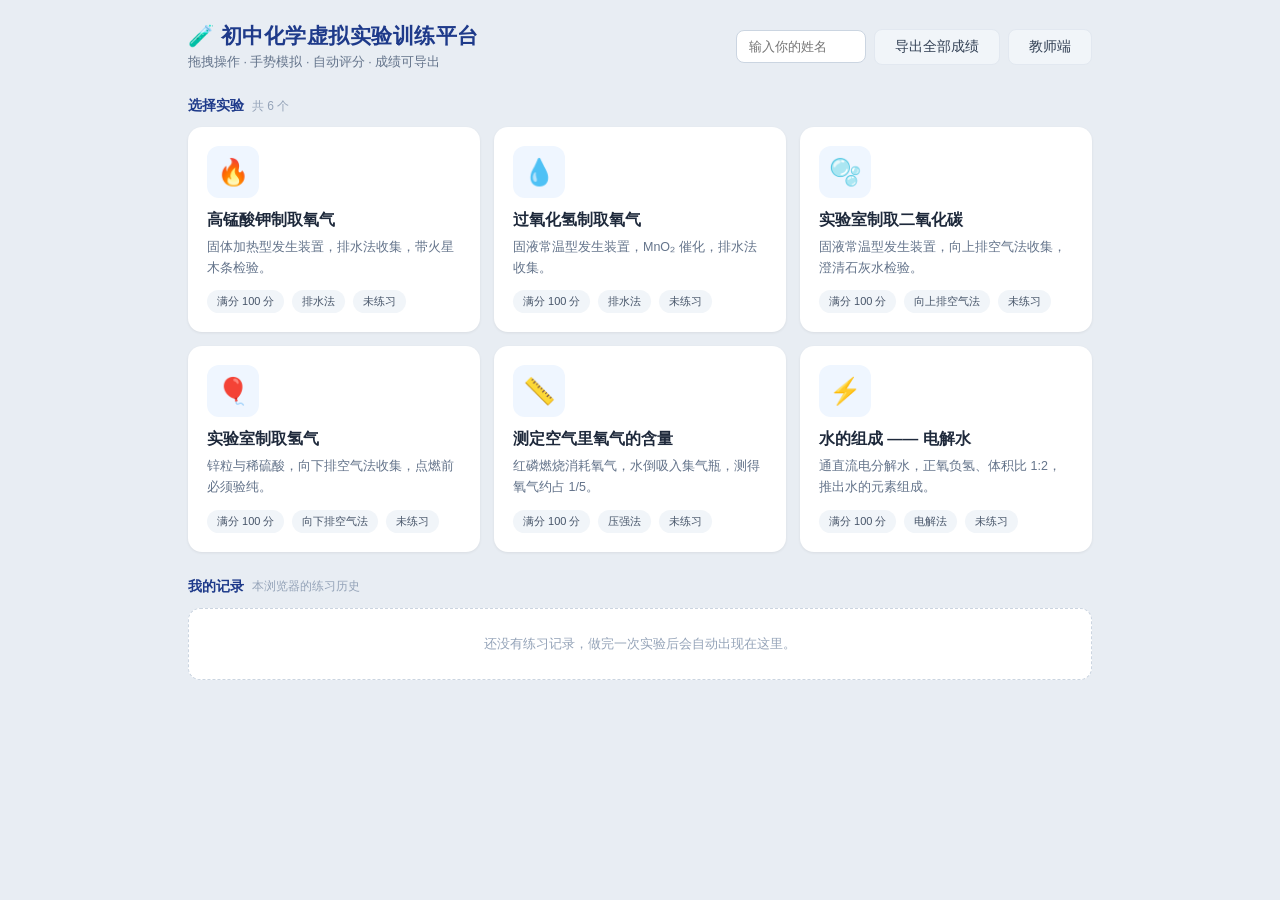
==== index.html @ 24df507b "Add files via upload" ====
<!DOCTYPE html>
<html lang="zh-CN">
<head>
<meta charset="UTF-8">
<meta name="viewport" content="width=device-width, initial-scale=1.0">
<title>初中化学虚拟实验训练平台</title>
<link rel="stylesheet" href="css/style.css">
</head>
<body>

<div class="home-wrap">
  <div class="home-top">
    <div>
      <h1>🧪 初中化学虚拟实验训练平台</h1>
      <div class="sub">拖拽操作 · 手势模拟 · 自动评分 · 成绩可导出</div>
    </div>
    <div class="home-tools">
      <input id="stuName" class="name-input" placeholder="输入你的姓名" maxlength="20">
      <button class="ghost" onclick="Home.exportAll()">导出全部成绩</button>
      <button class="ghost" onclick="location.href='teacher.html'">教师端</button>
    </div>
  </div>

  <div class="sec-title">选择实验 <small id="expCount"></small></div>
  <div id="expGrid" class="exp-grid">
    <div class="empty">正在加载实验…</div>
  </div>

  <div class="sec-title">我的记录 <small>本浏览器的练习历史</small></div>
  <div id="recBox">
    <div class="empty">还没有练习记录，做完一次实验后会自动出现在这里。</div>
  </div>
</div>

<div id="toast"></div>

<script src="js/core.js"></script>
<script src="data/bundle.js" onerror="window.__noBundle=true"></script>
<script src="js/home.js"></script>

<script>
/* ------------------------------------------------------------------
 * 兜底实验清单
 * 作用：当 data/bundle.js 或 data/experiments.json 还没同步到最新版时，
 *       首页依然能显示全部实验卡片，不会出现"只剩两个实验"的情况。
 * 注意：以后新增实验，把新实验的一行加到下面的数组里即可（同时也要加到
 *       data/experiments.json，两边保持一致）。
 * ------------------------------------------------------------------ */
window.LAB_LIST_FALLBACK = [
  { "id": "kmno4", "name": "高锰酸钾制取氧气", "iconEmoji": "🔥", "desc": "固体加热型发生装置，排水法收集，带火星木条检验。", "method": "排水法", "max": 100 },
  { "id": "h2o2",  "name": "过氧化氢制取氧气", "iconEmoji": "💧", "desc": "固液常温型发生装置，MnO₂ 催化，排水法收集。", "method": "排水法", "max": 100 },
  { "id": "co2",   "name": "实验室制取二氧化碳", "iconEmoji": "🫧", "desc": "固液常温型发生装置，向上排空气法收集，澄清石灰水检验。", "method": "向上排空气法", "max": 100 },
  { "id": "h2",    "name": "实验室制取氢气", "iconEmoji": "🎈", "desc": "锌粒与稀硫酸，向下排空气法收集，点燃前必须验纯。", "method": "向下排空气法", "max": 100 },
  { "id": "o2air", "name": "测定空气里氧气的含量", "iconEmoji": "📏", "desc": "红磷燃烧消耗氧气，水倒吸入集气瓶，测得氧气约占 1/5。", "method": "压强法", "max": 100 },
  { "id": "water", "name": "水的组成 —— 电解水", "iconEmoji": "⚡", "desc": "通直流电分解水，正氧负氢、体积比 1:2，推出水的元素组成。", "method": "电解法", "max": 100 }
];

(function () {
  function esc(s) {
    return String(s == null ? '' : s)
      .replace(/&/g, '&amp;').replace(/</g, '&lt;').replace(/>/g, '&gt;')
      .replace(/"/g, '&quot;');
  }
  function bestOf(id) {
    var rs = [];
    try { rs = JSON.parse(localStorage.getItem('lab_records') || '[]'); } catch (e) { }
    var best = null;
    rs.forEach(function (r) { if (r.experiment === id && (!best || r.score > best.score)) best = r; });
    return best;
  }
  function paint() {
    var box = document.getElementById('expGrid');
    var want = window.LAB_LIST_FALLBACK;
    if (!box || !want.length) return;
    /* 已经渲染出足够多的卡片（说明清单文件是最新的），就不干预 */
    if (box.querySelectorAll('.exp-card').length >= want.length) return;
    var cnt = document.getElementById('expCount');
    if (cnt) cnt.textContent = '共 ' + want.length + ' 个';
    box.innerHTML = want.map(function (e) {
      var best = bestOf(e.id);
      return '<div class="exp-card" onclick="location.href=\'experiment.html?id=' + encodeURIComponent(e.id) + '\'">'
        + '<div class="ic">' + (e.iconEmoji || '🧪') + '</div>'
        + '<h3>' + esc(e.name) + '</h3>'
        + '<p>' + esc(e.desc || '') + '</p>'
        + '<div class="meta">'
        +   '<span>满分 ' + (e.max || 100) + ' 分</span>'
        +   '<span>' + esc(e.method || '') + '</span>'
        +   (best ? '<span style="background:#dcfce7;color:#15803d">最好成绩 ' + best.score + '</span>' : '<span>未练习</span>')
        + '</div></div>';
    }).join('');
  }
  /* home.js 的数据加载是异步的，多刷几次确保覆盖掉旧清单的渲染结果 */
  [0, 200, 700, 1500, 3000].forEach(function (t) { setTimeout(paint, t); });
})();
</script>
</body>
</html>
---- css/style.css ----
/* ================= 基础 ================= */
*{box-sizing:border-box;margin:0;padding:0}
body{font-family:-apple-system,BlinkMacSystemFont,"PingFang SC","Microsoft YaHei",sans-serif;background:#e8edf3;color:#1f2937;min-height:100vh;user-select:none;-webkit-tap-highlight-color:transparent}
a{text-decoration:none;color:inherit}
#app{display:flex;flex-direction:column;height:100vh}

/* ================= 实验页头部 ================= */
.hd{background:#fff;border-bottom:1px solid #e2e8f0;padding:10px 20px;display:flex;align-items:center;gap:14px;flex-shrink:0;z-index:10}
.hd .back{font-size:13px;color:#64748b;padding:4px 10px;border:1px solid #e2e8f0;border-radius:8px;background:#f8fafc;cursor:pointer;transition:.15s;white-space:nowrap}
.hd .back:hover{background:#eef2f7;color:#334155}
.hd h1{font-size:16px;font-weight:700;color:#1e3a8a;white-space:nowrap}
.hd .step-name{font-size:13px;color:#64748b;flex:1;overflow:hidden;text-overflow:ellipsis;white-space:nowrap}
.pbar{width:160px;height:8px;background:#e2e8f0;border-radius:4px;overflow:hidden;flex-shrink:0}
.pbar>i{display:block;height:100%;background:linear-gradient(90deg,#3b82f6,#22c55e);transition:width .4s;width:0}

/* ================= 三栏主区 ================= */
.mn{flex:1;display:flex;gap:12px;padding:12px;overflow:hidden}
.panel{background:#fff;border-radius:12px;box-shadow:0 1px 3px rgba(0,0,0,.07)}

.shelf{width:132px;padding:12px 8px;overflow-y:auto;flex-shrink:0}
.shelf h3{font-size:11px;color:#94a3b8;margin-bottom:10px;font-weight:700;letter-spacing:1px;text-align:center}
.shelf-item{display:flex;flex-direction:column;align-items:center;gap:4px;padding:8px 4px;margin-bottom:6px;border:1.5px solid #e2e8f0;border-radius:10px;background:#fbfdff;cursor:grab;transition:.15s;touch-action:none}
.shelf-item:hover{border-color:#93c5fd;background:#f0f7ff;transform:translateY(-1px)}
.shelf-item:active{cursor:grabbing}
.shelf-item span{font-size:11px;color:#475569;text-align:center;line-height:1.2}
.shelf-item svg{width:38px;height:38px;pointer-events:none}

.stage{flex:1;display:flex;align-items:center;justify-content:center;position:relative;overflow:hidden;padding:8px;background:linear-gradient(180deg,#fafcff 0%,#eef4fb 100%)}
.stage svg.scene{width:100%;height:100%;max-height:100%;display:block}
.zone{pointer-events:none;opacity:0;transition:opacity .15s}
body.dragging .zone{opacity:1}
body.dragging .zone.hit{fill-opacity:.22;stroke-width:2.6}

/* 场景里的提示气泡 */
.scene-label{font-size:11px;fill:#475569}

.right{width:206px;padding:14px;overflow-y:auto;flex-shrink:0}
.right h3{font-size:11px;color:#94a3b8;margin-bottom:8px;font-weight:700;letter-spacing:1px}
.right .stage-name{font-size:14px;color:#1e40af;font-weight:600;line-height:1.6}
.right .stage-desc{font-size:12.5px;color:#64748b;margin-top:8px;line-height:1.7}
.right .err-note{margin-top:12px;padding:9px 10px;background:#fef2f2;border-left:3px solid #dc2626;border-radius:4px;font-size:12px;color:#991b1b;line-height:1.6}
.right .ok-note{margin-top:12px;padding:9px 10px;background:#f0fdf4;border-left:3px solid #16a34a;border-radius:4px;font-size:12px;color:#15803d;line-height:1.6}

/* ================= 底部操作条 ================= */
.ft{padding:11px 20px;background:#fff;border-top:1px solid #e2e8f0;display:flex;gap:10px;justify-content:center;align-items:center;flex-shrink:0;flex-wrap:wrap;z-index:10;position:relative}
button{font-family:inherit;font-size:13.5px;padding:8px 20px;border-radius:8px;border:1px solid #cbd5e1;background:#fff;color:#334155;cursor:pointer;transition:.15s}
button:hover{background:#f8fafc}
button.primary{background:#2563eb;border-color:#2563eb;color:#fff}
button.primary:hover{background:#1d4ed8}
button.danger{background:#fef2f2;border-color:#fecaca;color:#b91c1c}
button.danger:hover{background:#fee2e2}
button.ghost{background:#f1f5f9;border-color:#e2e8f0}
button:disabled{opacity:.45;cursor:not-allowed}
.help-btn{width:34px;height:34px;padding:0;border-radius:50%;font-size:15px;font-weight:700;color:#64748b;background:#f1f5f9;border:1px solid #e2e8f0}
.help-btn:hover{background:#e2e8f0;color:#334155}
.mic-btn{width:34px;height:34px;padding:0;border-radius:50%;font-size:15px;background:#f1f5f9;border:1px solid #e2e8f0}
.mic-btn.on{background:#fee2e2;border-color:#fca5a5;color:#b91c1c}

/* ================= Toast ================= */
#toast{position:fixed;left:50%;bottom:80px;transform:translateX(-50%) translateY(16px);padding:12px 22px;border-radius:10px;font-size:13.5px;color:#fff;opacity:0;transition:.3s;pointer-events:none;z-index:999;max-width:76%;text-align:center;line-height:1.6;box-shadow:0 6px 20px rgba(0,0,0,.15)}
#toast.show{opacity:1;transform:translateX(-50%) translateY(0)}
#toast.ok{background:#16a34a}
#toast.err{background:#dc2626}

/* ================= 拖拽 ================= */
.drag-ghost{position:fixed;width:56px;height:56px;pointer-events:none;z-index:1000;transform:translate(-50%,-50%);filter:drop-shadow(0 6px 12px rgba(0,0,0,.25));opacity:.9}
.drag-ghost svg{width:100%;height:100%}
.drag-ghost.snap{transition:left .2s cubic-bezier(.2,.9,.3,1.2),top .2s cubic-bezier(.2,.9,.3,1.2),opacity .2s,transform .2s}
.drag-ghost.fade{opacity:0;transform:translate(-50%,-50%) scale(.6)}

/* ================= 通用内容卡片 ================= */
.card{width:100%;height:100%;display:flex;flex-direction:column;align-items:center;justify-content:center;gap:14px;padding:20px}
.card h2{font-size:22px;color:#1e3a8a}
.card p{font-size:13.5px;color:#475569;line-height:1.8;max-width:640px;text-align:center}

/* ================= 器材选择 ================= */
.equip-grid{display:grid;grid-template-columns:repeat(7,1fr);gap:10px;width:100%;max-width:720px}
.equip-card{display:flex;flex-direction:column;align-items:center;gap:4px;padding:10px 3px;border:2px solid #e2e8f0;border-radius:11px;cursor:pointer;transition:.15s;background:#fff}
.equip-card:hover{border-color:#93c5fd;background:#f8fbff;transform:translateY(-2px)}
.equip-card.sel{border-color:#2563eb;background:#eff6ff;box-shadow:0 0 0 3px rgba(37,99,235,.1)}
.equip-card svg{width:38px;height:38px;pointer-events:none}
.equip-card span{font-size:11px;color:#475569;text-align:center;line-height:1.2}
.equip-card.sel span{color:#1d4ed8;font-weight:600}

/* ================= 文档三栏 ================= */
.doc{width:100%;height:100%;display:flex;gap:14px;padding:4px;overflow:hidden}
.doc .col{flex:1;background:#f8fafc;border-radius:10px;padding:16px;font-size:13px;line-height:2;color:#334155;overflow-y:auto}
.doc .col h4{font-size:13px;color:#1e40af;margin-bottom:8px;font-weight:700}
.doc .col p{line-height:1.9}

/* ================= 评分页 ================= */
.score-big{font-size:46px;font-weight:800;color:#2563eb;text-align:center;line-height:1.1}
.score-big small{font-size:15px;color:#94a3b8;font-weight:400}
.score-list{font-size:12.5px;line-height:1.95;color:#334155}
.score-list .row{display:flex;justify-content:space-between;padding:2px 0;border-bottom:1px dashed #e2e8f0}
.score-list .row.full{color:#16a34a}
.score-list .row.zero{color:#dc2626}
.err-list{font-size:12px;line-height:1.85;color:#dc2626}
.err-list .none{color:#16a34a}

/* 维度进度条 */
.dim-bar{margin-bottom:12px}
.dim-bar .lb{display:flex;justify-content:space-between;font-size:12px;color:#475569;margin-bottom:5px}
.dim-bar .bar{height:9px;background:#e2e8f0;border-radius:5px;overflow:hidden}
.dim-bar .bar>i{display:block;height:100%;border-radius:5px;transition:width .6s}
.dim-bar.d-skill .bar>i{background:linear-gradient(90deg,#3b82f6,#60a5fa)}
.dim-bar.d-safety .bar>i{background:linear-gradient(90deg,#16a34a,#4ade80)}

table{width:100%;border-collapse:collapse;font-size:12.5px}
th,td{padding:8px 11px;text-align:left;border-bottom:1px solid #e2e8f0}
th{background:#f1f5f9;color:#475569;font-weight:600;font-size:11.5px}
td{color:#334155}

/* ================= 首页 ================= */
.home-wrap{max-width:940px;margin:0 auto;padding:22px 18px 60px}
.home-top{display:flex;align-items:center;justify-content:space-between;gap:12px;flex-wrap:wrap;margin-bottom:20px}
.home-top h1{font-size:21px;color:#1e3a8a;font-weight:800;letter-spacing:.5px}
.home-top .sub{font-size:12.5px;color:#64748b;margin-top:4px}
.home-tools{display:flex;gap:8px;align-items:center;flex-wrap:wrap}
.name-input{padding:8px 12px;border:1px solid #cbd5e1;border-radius:8px;font-size:13px;font-family:inherit;width:130px;color:#334155}
.name-input:focus{outline:none;border-color:#2563eb}

.exp-grid{display:grid;grid-template-columns:repeat(auto-fill,minmax(250px,1fr));gap:14px}
.exp-card{background:#fff;border-radius:14px;padding:18px;box-shadow:0 1px 3px rgba(0,0,0,.07);cursor:pointer;transition:.18s;border:1.5px solid transparent;text-align:left}
.exp-card:hover{transform:translateY(-3px);box-shadow:0 8px 20px rgba(30,58,138,.10);border-color:#93c5fd}
.exp-card .ic{width:52px;height:52px;border-radius:12px;background:#eff6ff;display:flex;align-items:center;justify-content:center;font-size:26px;margin-bottom:12px}
.exp-card h3{font-size:15.5px;color:#1e293b;font-weight:700;margin-bottom:6px}
.exp-card p{font-size:12.5px;color:#64748b;line-height:1.65}
.exp-card .meta{margin-top:12px;display:flex;gap:8px;flex-wrap:wrap}
.exp-card .meta span{font-size:11px;color:#475569;background:#f1f5f9;padding:4px 10px;border-radius:20px}

.sec-title{font-size:14px;color:#1e3a8a;font-weight:700;margin:26px 0 12px;display:flex;align-items:center;gap:8px}
.sec-title small{font-weight:400;color:#94a3b8;font-size:12px}
.empty{padding:26px;text-align:center;color:#94a3b8;font-size:13px;background:#fff;border-radius:12px;border:1px dashed #cbd5e1}

/* ================= 教师端 ================= */
.t-wrap{max-width:1000px;margin:0 auto;padding:22px 18px 60px}
.t-card{background:#fff;border-radius:14px;padding:18px;box-shadow:0 1px 3px rgba(0,0,0,.07);margin-bottom:16px}
.t-card h4{font-size:14px;color:#1e3a8a;font-weight:700;margin-bottom:12px}
.stat-row{display:grid;grid-template-columns:repeat(auto-fit,minmax(140px,1fr));gap:12px}
.stat{background:#f8fafc;border-radius:10px;padding:14px;text-align:center}
.stat .v{font-size:26px;font-weight:800;color:#2563eb;line-height:1.2}
.stat .v.warn{color:#ea580c}
.stat .k{font-size:11.5px;color:#64748b;margin-top:4px}
.bar-chart{display:flex;flex-direction:column;gap:9px}
.bar-row{display:flex;align-items:center;gap:10px;font-size:12.5px}
.bar-row .nm{width:200px;color:#475569;flex-shrink:0;overflow:hidden;text-overflow:ellipsis;white-space:nowrap}
.bar-row .tr{flex:1;height:16px;background:#f1f5f9;border-radius:8px;overflow:hidden}
.bar-row .tr>i{display:block;height:100%;background:linear-gradient(90deg,#ef4444,#f87171);border-radius:8px}
.bar-row .ct{width:52px;text-align:right;color:#64748b;flex-shrink:0}
.file-in{font-size:13px;font-family:inherit;padding:8px;border:1px dashed #cbd5e1;border-radius:10px;background:#f8fafc;width:100%;color:#334155}

.hint-box{background:#fff;border:1px solid #e2e8f0;border-left:3px solid #2563eb;border-radius:10px;padding:14px 16px;font-size:13px;color:#475569;line-height:1.9}
.hint-box code{background:#f1f5f9;padding:2px 6px;border-radius:4px;font-size:12px;color:#b91c1c}
.warn-banner{background:#fff7ed;border:1px solid #fed7aa;color:#9a3412;border-radius:10px;padding:12px 14px;font-size:13px;line-height:1.8;margin-bottom:16px}

/* ================= 动画 ================= */
@keyframes rise{0%{transform:translateY(0);opacity:.9}100%{transform:translateY(-40px);opacity:0}}
.bub{animation:rise 1.7s infinite}
@keyframes flicker{0%,100%{transform:scaleY(1) scaleX(1);opacity:.95}50%{transform:scaleY(1.1) scaleX(.96);opacity:1}}
.flame{animation:flicker .55s infinite;transform-origin:bottom center}
@keyframes shake{0%,100%{transform:translate(0,0)}20%{transform:translate(-3px,1px)}40%{transform:translate(3px,-1px)}60%{transform:translate(-2px,2px)}80%{transform:translate(2px,-2px)}}
.shake{animation:shake .35s 3}
@keyframes suckdrop{0%{transform:translateY(-30px);opacity:0}100%{transform:translateY(0);opacity:1}}
.suck{animation:suckdrop .5s ease-out}
@keyframes crack{0%{stroke-dashoffset:60}100%{stroke-dashoffset:0}}
.crack{stroke-dasharray:60;animation:crack .4s ease-out forwards}
@keyframes crackgrow{0%{stroke-dashoffset:90;opacity:.2}100%{stroke-dashoffset:0;opacity:1}}
.crack2{stroke-dasharray:90;animation:crackgrow .6s ease-out forwards}
@keyframes shatter{0%{transform:translate(0,0) rotate(0);opacity:.95}100%{transform:translate(var(--dx,10px),var(--dy,26px)) rotate(var(--rot,40deg));opacity:0}}
.shatter{animation:shatter .8s ease-in forwards}
@keyframes popin{0%{transform:scale(.6);opacity:0}100%{transform:scale(1);opacity:1}}
.popin{animation:popin .35s ease-out}
@keyframes cloudy{0%{opacity:0}100%{opacity:.75}}
.cloudy{animation:cloudy 1s ease-out forwards}

/* ================= 响应式（手机） ================= */
@media (max-width:860px){
  .mn{gap:8px;padding:8px}
  .shelf{width:92px;padding:8px 5px}
  .shelf-item svg{width:30px;height:30px}
  .shelf-item span{font-size:10px}
  .right{width:150px;padding:10px}
  .hd{padding:8px 12px;gap:8px}
  .hd h1{font-size:14px}
  .hd .step-name{font-size:11.5px}
  .pbar{width:90px}
  .equip-grid{grid-template-columns:repeat(4,1fr);gap:8px}
  .ft{padding:9px 12px;gap:8px}
  button{font-size:12.5px;padding:7px 14px}
  .doc{flex-direction:column;overflow-y:auto}
  .doc .col{flex:none}
  .card h2{font-size:18px}
  .card p{font-size:12.5px}
  .score-big{font-size:36px}
  .empty,.t-card{padding:14px}
  .bar-row .nm{width:120px}
}
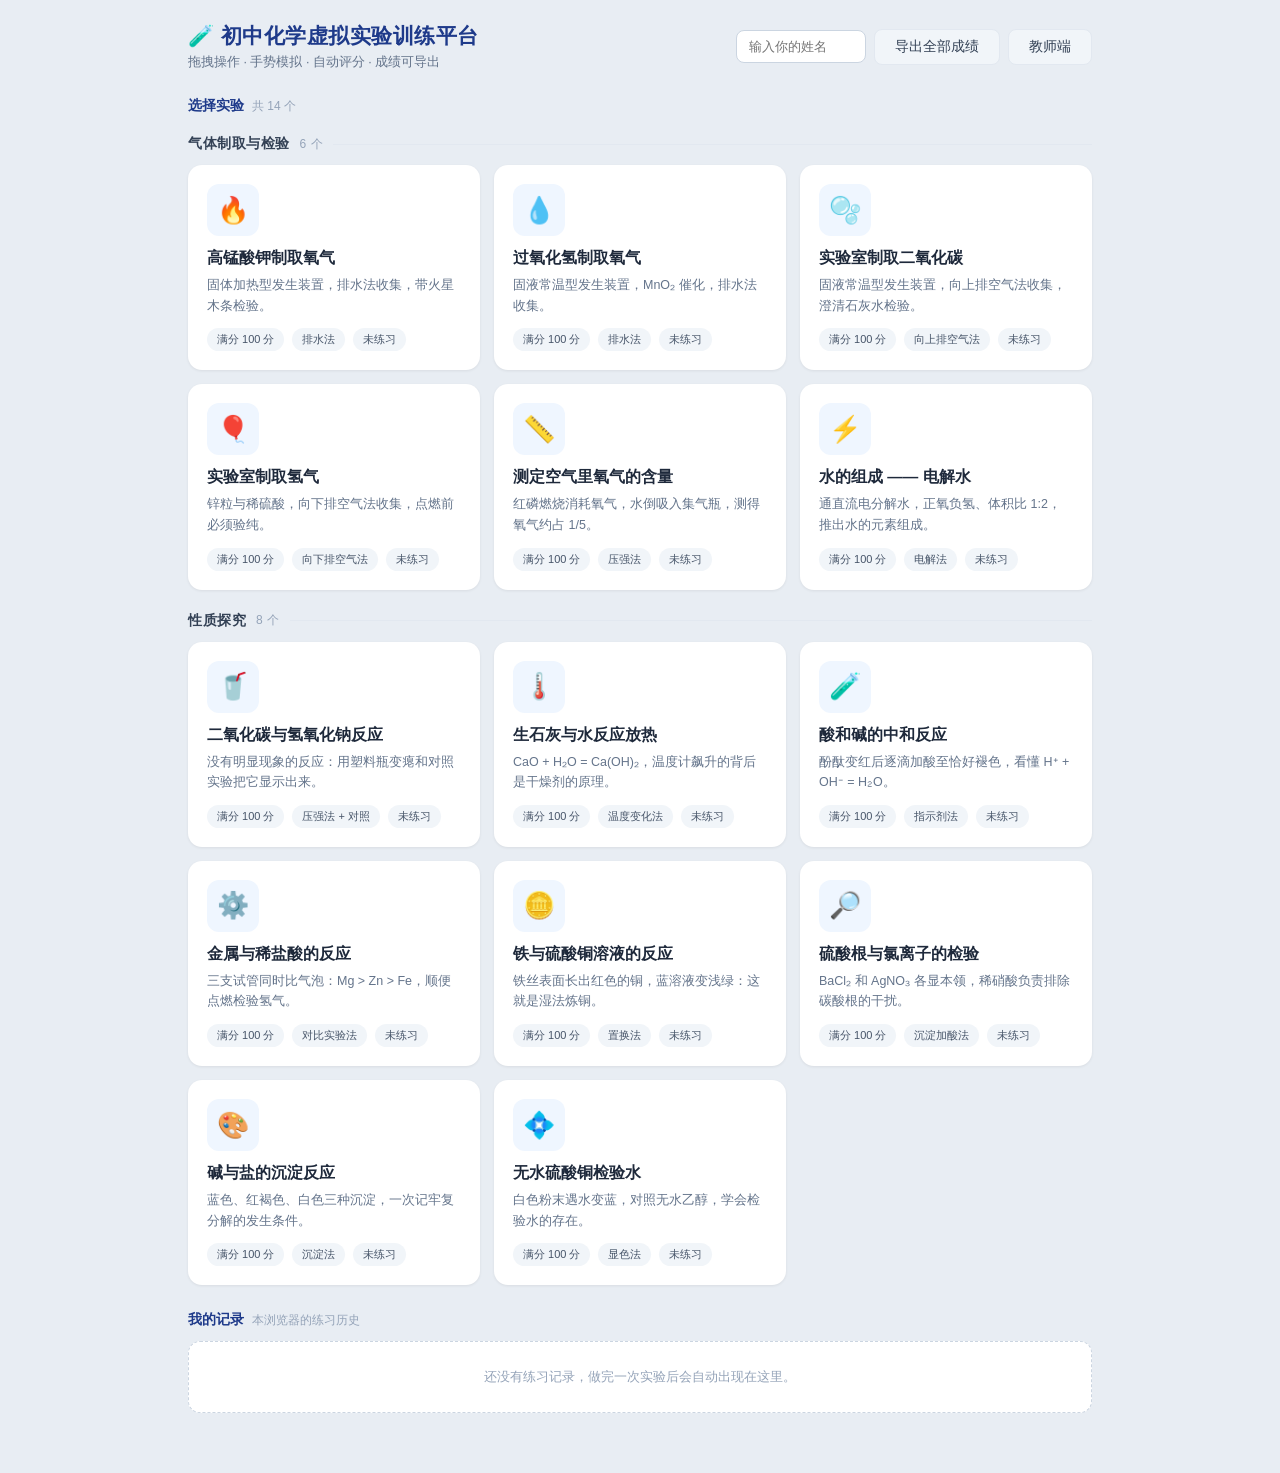
==== commit c35a4eb2: "Add files via upload" ====
--- a/index.html
+++ b/index.html
@@ -47,12 +47,21 @@
  *       data/experiments.json，两边保持一致）。
  * ------------------------------------------------------------------ */
 window.LAB_LIST_FALLBACK = [
-  { "id": "kmno4", "name": "高锰酸钾制取氧气", "iconEmoji": "🔥", "desc": "固体加热型发生装置，排水法收集，带火星木条检验。", "method": "排水法", "max": 100 },
-  { "id": "h2o2",  "name": "过氧化氢制取氧气", "iconEmoji": "💧", "desc": "固液常温型发生装置，MnO₂ 催化，排水法收集。", "method": "排水法", "max": 100 },
-  { "id": "co2",   "name": "实验室制取二氧化碳", "iconEmoji": "🫧", "desc": "固液常温型发生装置，向上排空气法收集，澄清石灰水检验。", "method": "向上排空气法", "max": 100 },
-  { "id": "h2",    "name": "实验室制取氢气", "iconEmoji": "🎈", "desc": "锌粒与稀硫酸，向下排空气法收集，点燃前必须验纯。", "method": "向下排空气法", "max": 100 },
-  { "id": "o2air", "name": "测定空气里氧气的含量", "iconEmoji": "📏", "desc": "红磷燃烧消耗氧气，水倒吸入集气瓶，测得氧气约占 1/5。", "method": "压强法", "max": 100 },
-  { "id": "water", "name": "水的组成 —— 电解水", "iconEmoji": "⚡", "desc": "通直流电分解水，正氧负氢、体积比 1:2，推出水的元素组成。", "method": "电解法", "max": 100 }
+  { "id": "kmno4", "name": "高锰酸钾制取氧气", "iconEmoji": "🔥", "desc": "固体加热型发生装置，排水法收集，带火星木条检验。", "method": "排水法", "group": "气体制取与检验", "max": 100 },
+  { "id": "h2o2",  "name": "过氧化氢制取氧气", "iconEmoji": "💧", "desc": "固液常温型发生装置，MnO₂ 催化，排水法收集。", "method": "排水法", "group": "气体制取与检验", "max": 100 },
+  { "id": "co2",   "name": "实验室制取二氧化碳", "iconEmoji": "🫧", "desc": "固液常温型发生装置，向上排空气法收集，澄清石灰水检验。", "method": "向上排空气法", "group": "气体制取与检验", "max": 100 },
+  { "id": "h2",    "name": "实验室制取氢气", "iconEmoji": "🎈", "desc": "锌粒与稀硫酸，向下排空气法收集，点燃前必须验纯。", "method": "向下排空气法", "group": "气体制取与检验", "max": 100 },
+  { "id": "o2air", "name": "测定空气里氧气的含量", "iconEmoji": "📏", "desc": "红磷燃烧消耗氧气，水倒吸入集气瓶，测得氧气约占 1/5。", "method": "压强法", "group": "气体制取与检验", "max": 100 },
+  { "id": "water", "name": "水的组成 —— 电解水", "iconEmoji": "⚡", "desc": "通直流电分解水，正氧负氢、体积比 1:2，推出水的元素组成。", "method": "电解法", "group": "气体制取与检验", "max": 100 },
+
+  { "id": "co2naoh",    "name": "二氧化碳与氢氧化钠反应", "iconEmoji": "🥤", "desc": "没有明显现象的反应：用塑料瓶变瘪和对照实验把它显示出来。", "method": "压强法 + 对照", "group": "性质探究", "max": 100 },
+  { "id": "cao",        "name": "生石灰与水反应放热", "iconEmoji": "🌡️", "desc": "CaO + H₂O = Ca(OH)₂，温度计飙升的背后是干燥剂的原理。", "method": "温度变化法", "group": "性质探究", "max": 100 },
+  { "id": "neutral",    "name": "酸和碱的中和反应", "iconEmoji": "🧪", "desc": "酚酞变红后逐滴加酸至恰好褪色，看懂 H⁺ + OH⁻ = H₂O。", "method": "指示剂法", "group": "性质探究", "max": 100 },
+  { "id": "metalacid",  "name": "金属与稀盐酸的反应", "iconEmoji": "⚙️", "desc": "三支试管同时比气泡：Mg > Zn > Fe，顺便点燃检验氢气。", "method": "对比实验法", "group": "性质探究", "max": 100 },
+  { "id": "fecuso4",    "name": "铁与硫酸铜溶液的反应", "iconEmoji": "🪙", "desc": "铁丝表面长出红色的铜，蓝溶液变浅绿：这就是湿法炼铜。", "method": "置换法", "group": "性质探究", "max": 100 },
+  { "id": "ions",       "name": "硫酸根与氯离子的检验", "iconEmoji": "🔎", "desc": "BaCl₂ 和 AgNO₃ 各显本领，稀硝酸负责排除碳酸根的干扰。", "method": "沉淀加酸法", "group": "性质探究", "max": 100 },
+  { "id": "precip",     "name": "碱与盐的沉淀反应", "iconEmoji": "🎨", "desc": "蓝色、红褐色、白色三种沉淀，一次记牢复分解的发生条件。", "method": "沉淀法", "group": "性质探究", "max": 100 },
+  { "id": "cuso4water", "name": "无水硫酸铜检验水", "iconEmoji": "💠", "desc": "白色粉末遇水变蓝，对照无水乙醇，学会检验水的存在。", "method": "显色法", "group": "性质探究", "max": 100 }
 ];
 
 (function () {
@@ -76,7 +85,14 @@
     if (box.querySelectorAll('.exp-card').length >= want.length) return;
     var cnt = document.getElementById('expCount');
     if (cnt) cnt.textContent = '共 ' + want.length + ' 个';
-    box.innerHTML = want.map(function (e) {
+    /* 按 group 分段显示，和 home.js 的正常渲染保持一致 */
+    var order = [], map = {};
+    want.forEach(function (e) {
+      var g = e.group || '其他实验';
+      if (!map[g]) { map[g] = []; order.push(g); }
+      map[g].push(e);
+    });
+    function card(e) {
       var best = bestOf(e.id);
       return '<div class="exp-card" onclick="location.href=\'experiment.html?id=' + encodeURIComponent(e.id) + '\'">'
         + '<div class="ic">' + (e.iconEmoji || '🧪') + '</div>'
@@ -87,6 +103,10 @@
         +   '<span>' + esc(e.method || '') + '</span>'
         +   (best ? '<span style="background:#dcfce7;color:#15803d">最好成绩 ' + best.score + '</span>' : '<span>未练习</span>')
         + '</div></div>';
+    }
+    box.innerHTML = order.map(function (g) {
+      return '<div class="grp-hd"><span>' + esc(g) + '</span><em>' + map[g].length + ' 个</em><i></i></div>'
+        + map[g].map(card).join('');
     }).join('');
   }
   /* home.js 的数据加载是异步的，多刷几次确保覆盖掉旧清单的渲染结果 */
--- a/css/style.css
+++ b/css/style.css
@@ -121,6 +121,9 @@
 .name-input:focus{outline:none;border-color:#2563eb}
 
 .exp-grid{display:grid;grid-template-columns:repeat(auto-fill,minmax(250px,1fr));gap:14px}
+.grp-hd{grid-column:1/-1;display:flex;align-items:center;gap:10px;margin:8px 0 -2px;font-size:13.5px;font-weight:700;color:#334155;letter-spacing:.5px}
+.grp-hd em{font-style:normal;font-weight:500;font-size:12px;color:#94a3b8}
+.grp-hd i{flex:1;height:1px;background:#e2e8f0}
 .exp-card{background:#fff;border-radius:14px;padding:18px;box-shadow:0 1px 3px rgba(0,0,0,.07);cursor:pointer;transition:.18s;border:1.5px solid transparent;text-align:left}
 .exp-card:hover{transform:translateY(-3px);box-shadow:0 8px 20px rgba(30,58,138,.10);border-color:#93c5fd}
 .exp-card .ic{width:52px;height:52px;border-radius:12px;background:#eff6ff;display:flex;align-items:center;justify-content:center;font-size:26px;margin-bottom:12px}
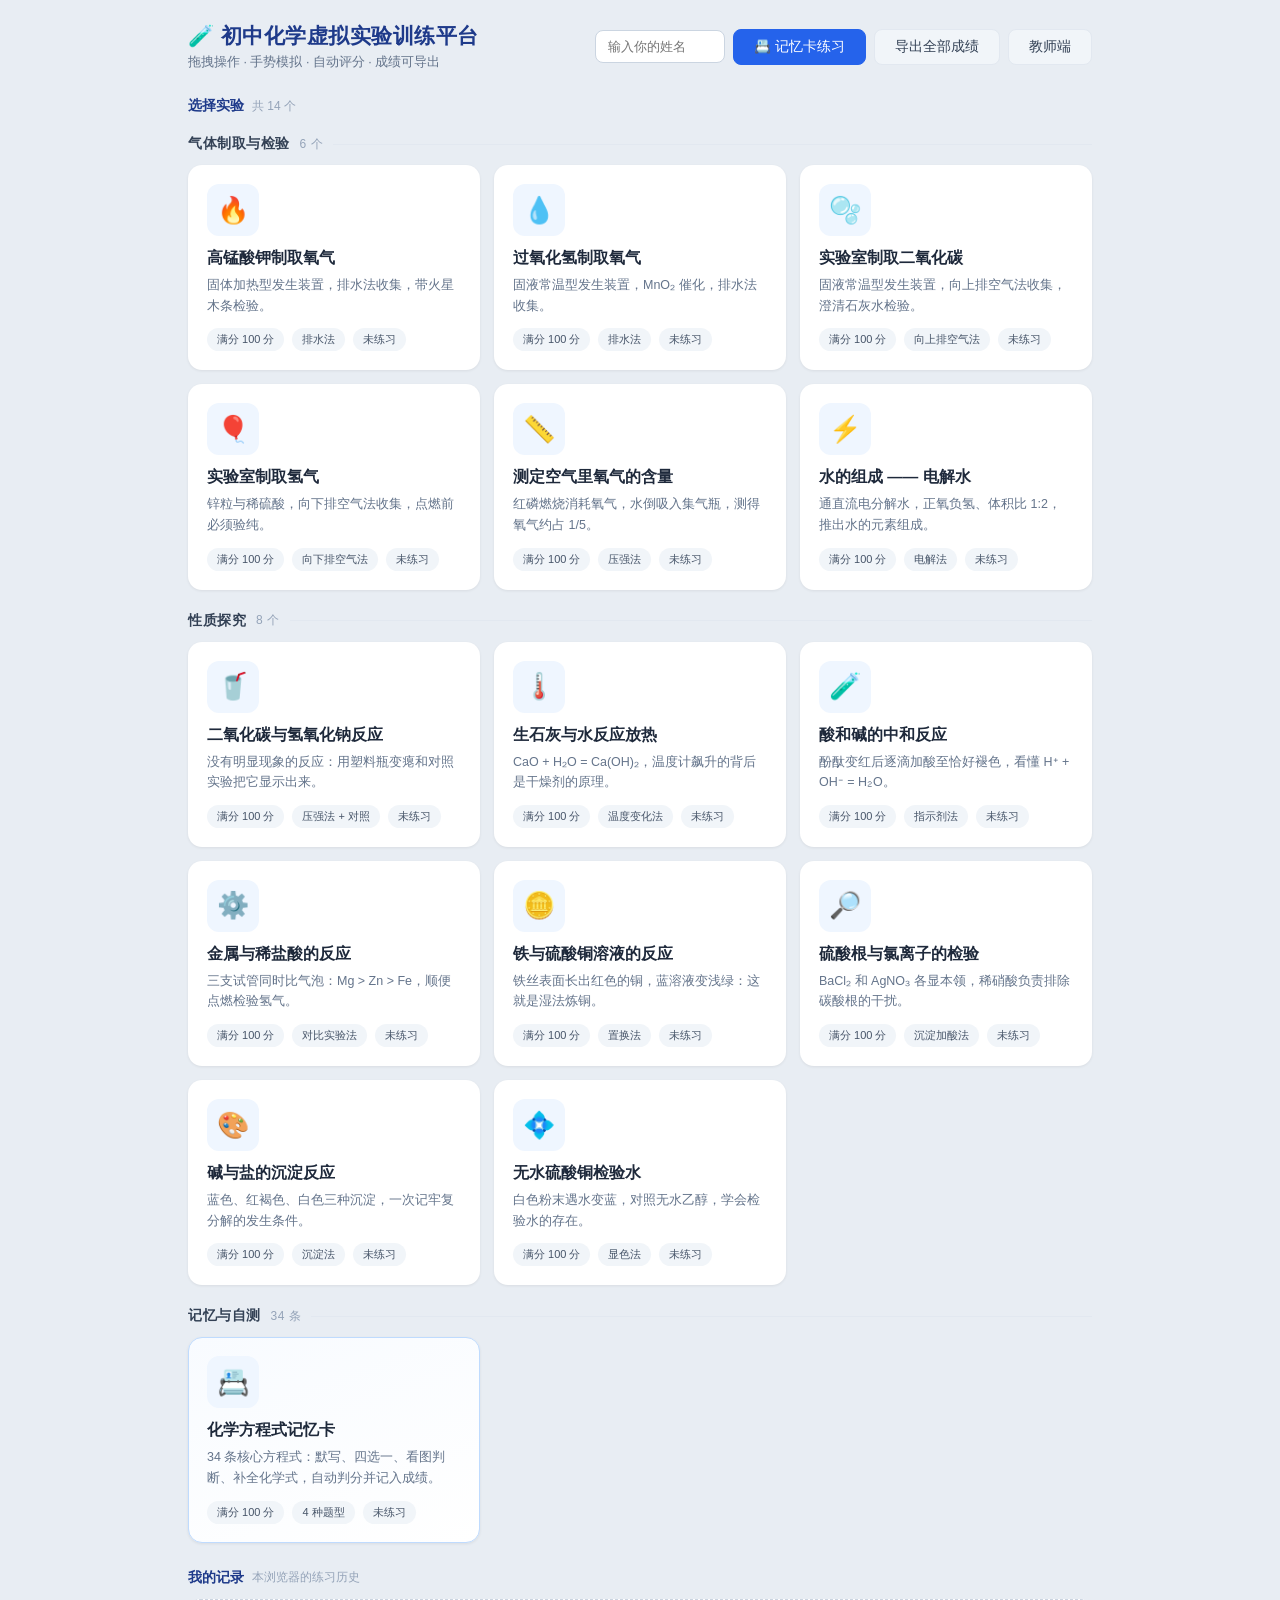
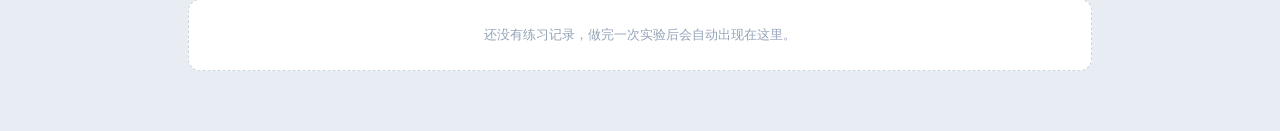
==== commit 7b93efe4: "Add files via upload" ====
--- a/index.html
+++ b/index.html
@@ -4,7 +4,7 @@
 <meta charset="UTF-8">
 <meta name="viewport" content="width=device-width, initial-scale=1.0">
 <title>初中化学虚拟实验训练平台</title>
-<link rel="stylesheet" href="css/style.css">
+<link rel="stylesheet" href="css-style.css">
 </head>
 <body>
 
@@ -16,6 +16,7 @@
     </div>
     <div class="home-tools">
       <input id="stuName" class="name-input" placeholder="输入你的姓名" maxlength="20">
+      <button class="primary" onclick="location.href='drill.html'">📇 记忆卡练习</button>
       <button class="ghost" onclick="Home.exportAll()">导出全部成绩</button>
       <button class="ghost" onclick="location.href='teacher.html'">教师端</button>
     </div>
@@ -34,17 +35,17 @@
 
 <div id="toast"></div>
 
-<script src="js/core.js"></script>
-<script src="data/bundle.js" onerror="window.__noBundle=true"></script>
-<script src="js/home.js"></script>
+<script src="js-core.js"></script>
+<script src="data-bundle.js" onerror="window.__noBundle=true"></script>
+<script src="js-home.js"></script>
 
 <script>
 /* ------------------------------------------------------------------
  * 兜底实验清单
- * 作用：当 data/bundle.js 或 data/experiments.json 还没同步到最新版时，
+ * 作用：当 data-bundle.js 或 data-experiments.json 还没同步到最新版时，
  *       首页依然能显示全部实验卡片，不会出现"只剩两个实验"的情况。
  * 注意：以后新增实验，把新实验的一行加到下面的数组里即可（同时也要加到
- *       data/experiments.json，两边保持一致）。
+ *       data-experiments.json，两边保持一致）。
  * ------------------------------------------------------------------ */
 window.LAB_LIST_FALLBACK = [
   { "id": "kmno4", "name": "高锰酸钾制取氧气", "iconEmoji": "🔥", "desc": "固体加热型发生装置，排水法收集，带火星木条检验。", "method": "排水法", "group": "气体制取与检验", "max": 100 },
@@ -81,8 +82,9 @@
     var box = document.getElementById('expGrid');
     var want = window.LAB_LIST_FALLBACK;
     if (!box || !want.length) return;
-    /* 已经渲染出足够多的卡片（说明清单文件是最新的），就不干预 */
-    if (box.querySelectorAll('.exp-card').length >= want.length) return;
+    /* 已经渲染出足够多的卡片（说明清单文件是最新的），就不干预
+     * +1 是因为最后还有一张「记忆卡练习」入口卡 */
+    if (box.querySelectorAll('.exp-card').length >= want.length + 1) return;
     var cnt = document.getElementById('expCount');
     if (cnt) cnt.textContent = '共 ' + want.length + ' 个';
     /* 按 group 分段显示，和 home.js 的正常渲染保持一致 */
@@ -107,7 +109,27 @@
     box.innerHTML = order.map(function (g) {
       return '<div class="grp-hd"><span>' + esc(g) + '</span><em>' + map[g].length + ' 个</em><i></i></div>'
         + map[g].map(card).join('');
-    }).join('');
+    }).join('') + drillCard();
+  }
+
+  /* 记忆卡练习入口（固定在最后） */
+  function drillCard() {
+    var best = null;
+    try {
+      JSON.parse(localStorage.getItem('lab_records') || '[]').forEach(function (r) {
+        if (String(r.experiment || '').indexOf('drill:') === 0 && (!best || r.rate > best.rate)) best = r;
+      });
+    } catch (e) { }
+    return '<div class="grp-hd"><span>记忆与自测</span><em>34 条</em><i></i></div>'
+      + '<div class="exp-card" style="border-color:#bfdbfe;background:linear-gradient(160deg,#f8fbff,#fff)" '
+      + 'onclick="location.href=\'drill.html\'">'
+      + '<div class="ic">📇</div>'
+      + '<h3>化学方程式记忆卡</h3>'
+      + '<p>34 条核心方程式：默写、四选一、看图判断、补全化学式，自动判分并记入成绩。</p>'
+      + '<div class="meta">'
+      + '<span>满分 100 分</span><span>4 种题型</span>'
+      + (best ? '<span style="background:#dcfce7;color:#15803d">最好正确率 ' + best.rate + '%</span>' : '<span>未练习</span>')
+      + '</div></div>';
   }
   /* home.js 的数据加载是异步的，多刷几次确保覆盖掉旧清单的渲染结果 */
   [0, 200, 700, 1500, 3000].forEach(function (t) { setTimeout(paint, t); });
--- a/css-style.css
+++ b/css-style.css
@@ -0,0 +1,310 @@
+/* ================= 基础 ================= */
+*{box-sizing:border-box;margin:0;padding:0}
+body{font-family:-apple-system,BlinkMacSystemFont,"PingFang SC","Microsoft YaHei",sans-serif;background:#e8edf3;color:#1f2937;min-height:100vh;user-select:none;-webkit-tap-highlight-color:transparent}
+a{text-decoration:none;color:inherit}
+#app{display:flex;flex-direction:column;height:100vh}
+
+/* ================= 实验页头部 ================= */
+.hd{background:#fff;border-bottom:1px solid #e2e8f0;padding:10px 20px;display:flex;align-items:center;gap:14px;flex-shrink:0;z-index:10}
+.hd .back{font-size:13px;color:#64748b;padding:4px 10px;border:1px solid #e2e8f0;border-radius:8px;background:#f8fafc;cursor:pointer;transition:.15s;white-space:nowrap}
+.hd .back:hover{background:#eef2f7;color:#334155}
+.hd h1{font-size:16px;font-weight:700;color:#1e3a8a;white-space:nowrap}
+.hd .step-name{font-size:13px;color:#64748b;flex:1;overflow:hidden;text-overflow:ellipsis;white-space:nowrap}
+.pbar{width:160px;height:8px;background:#e2e8f0;border-radius:4px;overflow:hidden;flex-shrink:0}
+.pbar>i{display:block;height:100%;background:linear-gradient(90deg,#3b82f6,#22c55e);transition:width .4s;width:0}
+
+/* ================= 三栏主区 ================= */
+.mn{flex:1;display:flex;gap:12px;padding:12px;overflow:hidden}
+.panel{background:#fff;border-radius:12px;box-shadow:0 1px 3px rgba(0,0,0,.07)}
+
+.shelf{width:132px;padding:12px 8px;overflow-y:auto;flex-shrink:0}
+.shelf h3{font-size:11px;color:#94a3b8;margin-bottom:10px;font-weight:700;letter-spacing:1px;text-align:center}
+.shelf-item{display:flex;flex-direction:column;align-items:center;gap:4px;padding:8px 4px;margin-bottom:6px;border:1.5px solid #e2e8f0;border-radius:10px;background:#fbfdff;cursor:grab;transition:.15s;touch-action:none}
+.shelf-item:hover{border-color:#93c5fd;background:#f0f7ff;transform:translateY(-1px)}
+.shelf-item:active{cursor:grabbing}
+.shelf-item span{font-size:11px;color:#475569;text-align:center;line-height:1.2}
+.shelf-item svg{width:38px;height:38px;pointer-events:none}
+
+.stage{flex:1;display:flex;align-items:center;justify-content:center;position:relative;overflow:hidden;padding:8px;background:linear-gradient(180deg,#fafcff 0%,#eef4fb 100%)}
+.stage svg.scene{width:100%;height:100%;max-height:100%;display:block}
+.zone{pointer-events:none;opacity:0;transition:opacity .15s}
+body.dragging .zone{opacity:1}
+body.dragging .zone.hit{fill-opacity:.22;stroke-width:2.6}
+
+/* 场景里的提示气泡 */
+.scene-label{font-size:11px;fill:#475569}
+
+.right{width:206px;padding:14px;overflow-y:auto;flex-shrink:0}
+.right h3{font-size:11px;color:#94a3b8;margin-bottom:8px;font-weight:700;letter-spacing:1px}
+.right .stage-name{font-size:14px;color:#1e40af;font-weight:600;line-height:1.6}
+.right .stage-desc{font-size:12.5px;color:#64748b;margin-top:8px;line-height:1.7}
+.right .err-note{margin-top:12px;padding:9px 10px;background:#fef2f2;border-left:3px solid #dc2626;border-radius:4px;font-size:12px;color:#991b1b;line-height:1.6}
+.right .ok-note{margin-top:12px;padding:9px 10px;background:#f0fdf4;border-left:3px solid #16a34a;border-radius:4px;font-size:12px;color:#15803d;line-height:1.6}
+
+/* ================= 底部操作条 ================= */
+.ft{padding:11px 20px;background:#fff;border-top:1px solid #e2e8f0;display:flex;gap:10px;justify-content:center;align-items:center;flex-shrink:0;flex-wrap:wrap;z-index:10;position:relative}
+button{font-family:inherit;font-size:13.5px;padding:8px 20px;border-radius:8px;border:1px solid #cbd5e1;background:#fff;color:#334155;cursor:pointer;transition:.15s}
+button:hover{background:#f8fafc}
+button.primary{background:#2563eb;border-color:#2563eb;color:#fff}
+button.primary:hover{background:#1d4ed8}
+button.danger{background:#fef2f2;border-color:#fecaca;color:#b91c1c}
+button.danger:hover{background:#fee2e2}
+button.ghost{background:#f1f5f9;border-color:#e2e8f0}
+button:disabled{opacity:.45;cursor:not-allowed}
+.help-btn{width:34px;height:34px;padding:0;border-radius:50%;font-size:15px;font-weight:700;color:#64748b;background:#f1f5f9;border:1px solid #e2e8f0}
+.help-btn:hover{background:#e2e8f0;color:#334155}
+.mic-btn{width:34px;height:34px;padding:0;border-radius:50%;font-size:15px;background:#f1f5f9;border:1px solid #e2e8f0}
+.mic-btn.on{background:#fee2e2;border-color:#fca5a5;color:#b91c1c}
+
+/* ================= Toast ================= */
+#toast{position:fixed;left:50%;bottom:80px;transform:translateX(-50%) translateY(16px);padding:12px 22px;border-radius:10px;font-size:13.5px;color:#fff;opacity:0;transition:.3s;pointer-events:none;z-index:999;max-width:76%;text-align:center;line-height:1.6;box-shadow:0 6px 20px rgba(0,0,0,.15)}
+#toast.show{opacity:1;transform:translateX(-50%) translateY(0)}
+#toast.ok{background:#16a34a}
+#toast.err{background:#dc2626}
+
+/* ================= 拖拽 ================= */
+.drag-ghost{position:fixed;width:56px;height:56px;pointer-events:none;z-index:1000;transform:translate(-50%,-50%);filter:drop-shadow(0 6px 12px rgba(0,0,0,.25));opacity:.9}
+.drag-ghost svg{width:100%;height:100%}
+.drag-ghost.snap{transition:left .2s cubic-bezier(.2,.9,.3,1.2),top .2s cubic-bezier(.2,.9,.3,1.2),opacity .2s,transform .2s}
+.drag-ghost.fade{opacity:0;transform:translate(-50%,-50%) scale(.6)}
+
+/* ================= 通用内容卡片 ================= */
+.card{width:100%;height:100%;display:flex;flex-direction:column;align-items:center;justify-content:center;gap:14px;padding:20px}
+.card h2{font-size:22px;color:#1e3a8a}
+.card p{font-size:13.5px;color:#475569;line-height:1.8;max-width:640px;text-align:center}
+
+/* ================= 器材选择 ================= */
+.equip-grid{display:grid;grid-template-columns:repeat(7,1fr);gap:10px;width:100%;max-width:720px}
+.equip-card{display:flex;flex-direction:column;align-items:center;gap:4px;padding:10px 3px;border:2px solid #e2e8f0;border-radius:11px;cursor:pointer;transition:.15s;background:#fff}
+.equip-card:hover{border-color:#93c5fd;background:#f8fbff;transform:translateY(-2px)}
+.equip-card.sel{border-color:#2563eb;background:#eff6ff;box-shadow:0 0 0 3px rgba(37,99,235,.1)}
+.equip-card svg{width:38px;height:38px;pointer-events:none}
+.equip-card span{font-size:11px;color:#475569;text-align:center;line-height:1.2}
+.equip-card.sel span{color:#1d4ed8;font-weight:600}
+
+/* ================= 文档三栏 ================= */
+.doc{width:100%;height:100%;display:flex;gap:14px;padding:4px;overflow:hidden}
+.doc .col{flex:1;background:#f8fafc;border-radius:10px;padding:16px;font-size:13px;line-height:2;color:#334155;overflow-y:auto}
+.doc .col h4{font-size:13px;color:#1e40af;margin-bottom:8px;font-weight:700}
+.doc .col p{line-height:1.9}
+
+/* ================= 评分页 ================= */
+.score-big{font-size:46px;font-weight:800;color:#2563eb;text-align:center;line-height:1.1}
+.score-big small{font-size:15px;color:#94a3b8;font-weight:400}
+.score-list{font-size:12.5px;line-height:1.95;color:#334155}
+.score-list .row{display:flex;justify-content:space-between;padding:2px 0;border-bottom:1px dashed #e2e8f0}
+.score-list .row.full{color:#16a34a}
+.score-list .row.zero{color:#dc2626}
+.err-list{font-size:12px;line-height:1.85;color:#dc2626}
+.err-list .none{color:#16a34a}
+
+/* 维度进度条 */
+.dim-bar{margin-bottom:12px}
+.dim-bar .lb{display:flex;justify-content:space-between;font-size:12px;color:#475569;margin-bottom:5px}
+.dim-bar .bar{height:9px;background:#e2e8f0;border-radius:5px;overflow:hidden}
+.dim-bar .bar>i{display:block;height:100%;border-radius:5px;transition:width .6s}
+.dim-bar.d-skill .bar>i{background:linear-gradient(90deg,#3b82f6,#60a5fa)}
+.dim-bar.d-safety .bar>i{background:linear-gradient(90deg,#16a34a,#4ade80)}
+
+table{width:100%;border-collapse:collapse;font-size:12.5px}
+th,td{padding:8px 11px;text-align:left;border-bottom:1px solid #e2e8f0}
+th{background:#f1f5f9;color:#475569;font-weight:600;font-size:11.5px}
+td{color:#334155}
+
+/* ================= 首页 ================= */
+.home-wrap{max-width:940px;margin:0 auto;padding:22px 18px 60px}
+.home-top{display:flex;align-items:center;justify-content:space-between;gap:12px;flex-wrap:wrap;margin-bottom:20px}
+.home-top h1{font-size:21px;color:#1e3a8a;font-weight:800;letter-spacing:.5px}
+.home-top .sub{font-size:12.5px;color:#64748b;margin-top:4px}
+.home-tools{display:flex;gap:8px;align-items:center;flex-wrap:wrap}
+.name-input{padding:8px 12px;border:1px solid #cbd5e1;border-radius:8px;font-size:13px;font-family:inherit;width:130px;color:#334155}
+.name-input:focus{outline:none;border-color:#2563eb}
+
+.exp-grid{display:grid;grid-template-columns:repeat(auto-fill,minmax(250px,1fr));gap:14px}
+.grp-hd{grid-column:1/-1;display:flex;align-items:center;gap:10px;margin:8px 0 -2px;font-size:13.5px;font-weight:700;color:#334155;letter-spacing:.5px}
+.grp-hd em{font-style:normal;font-weight:500;font-size:12px;color:#94a3b8}
+.grp-hd i{flex:1;height:1px;background:#e2e8f0}
+.exp-card{background:#fff;border-radius:14px;padding:18px;box-shadow:0 1px 3px rgba(0,0,0,.07);cursor:pointer;transition:.18s;border:1.5px solid transparent;text-align:left}
+.exp-card:hover{transform:translateY(-3px);box-shadow:0 8px 20px rgba(30,58,138,.10);border-color:#93c5fd}
+.exp-card .ic{width:52px;height:52px;border-radius:12px;background:#eff6ff;display:flex;align-items:center;justify-content:center;font-size:26px;margin-bottom:12px}
+.exp-card h3{font-size:15.5px;color:#1e293b;font-weight:700;margin-bottom:6px}
+.exp-card p{font-size:12.5px;color:#64748b;line-height:1.65}
+.exp-card .meta{margin-top:12px;display:flex;gap:8px;flex-wrap:wrap}
+.exp-card .meta span{font-size:11px;color:#475569;background:#f1f5f9;padding:4px 10px;border-radius:20px}
+
+.sec-title{font-size:14px;color:#1e3a8a;font-weight:700;margin:26px 0 12px;display:flex;align-items:center;gap:8px}
+.sec-title small{font-weight:400;color:#94a3b8;font-size:12px}
+.empty{padding:26px;text-align:center;color:#94a3b8;font-size:13px;background:#fff;border-radius:12px;border:1px dashed #cbd5e1}
+
+/* ================= 教师端 ================= */
+.t-wrap{max-width:1000px;margin:0 auto;padding:22px 18px 60px}
+.t-card{background:#fff;border-radius:14px;padding:18px;box-shadow:0 1px 3px rgba(0,0,0,.07);margin-bottom:16px}
+.t-card h4{font-size:14px;color:#1e3a8a;font-weight:700;margin-bottom:12px}
+.stat-row{display:grid;grid-template-columns:repeat(auto-fit,minmax(140px,1fr));gap:12px}
+.stat{background:#f8fafc;border-radius:10px;padding:14px;text-align:center}
+.stat .v{font-size:26px;font-weight:800;color:#2563eb;line-height:1.2}
+.stat .v.warn{color:#ea580c}
+.stat .k{font-size:11.5px;color:#64748b;margin-top:4px}
+.bar-chart{display:flex;flex-direction:column;gap:9px}
+.bar-row{display:flex;align-items:center;gap:10px;font-size:12.5px}
+.bar-row .nm{width:200px;color:#475569;flex-shrink:0;overflow:hidden;text-overflow:ellipsis;white-space:nowrap}
+.bar-row .tr{flex:1;height:16px;background:#f1f5f9;border-radius:8px;overflow:hidden}
+.bar-row .tr>i{display:block;height:100%;background:linear-gradient(90deg,#ef4444,#f87171);border-radius:8px}
+.bar-row .ct{width:52px;text-align:right;color:#64748b;flex-shrink:0}
+.file-in{font-size:13px;font-family:inherit;padding:8px;border:1px dashed #cbd5e1;border-radius:10px;background:#f8fafc;width:100%;color:#334155}
+
+.hint-box{background:#fff;border:1px solid #e2e8f0;border-left:3px solid #2563eb;border-radius:10px;padding:14px 16px;font-size:13px;color:#475569;line-height:1.9}
+.hint-box code{background:#f1f5f9;padding:2px 6px;border-radius:4px;font-size:12px;color:#b91c1c}
+.warn-banner{background:#fff7ed;border:1px solid #fed7aa;color:#9a3412;border-radius:10px;padding:12px 14px;font-size:13px;line-height:1.8;margin-bottom:16px}
+
+/* ================= 动画 ================= */
+@keyframes rise{0%{transform:translateY(0);opacity:.9}100%{transform:translateY(-40px);opacity:0}}
+.bub{animation:rise 1.7s infinite}
+@keyframes flicker{0%,100%{transform:scaleY(1) scaleX(1);opacity:.95}50%{transform:scaleY(1.1) scaleX(.96);opacity:1}}
+.flame{animation:flicker .55s infinite;transform-origin:bottom center}
+@keyframes shake{0%,100%{transform:translate(0,0)}20%{transform:translate(-3px,1px)}40%{transform:translate(3px,-1px)}60%{transform:translate(-2px,2px)}80%{transform:translate(2px,-2px)}}
+.shake{animation:shake .35s 3}
+@keyframes suckdrop{0%{transform:translateY(-30px);opacity:0}100%{transform:translateY(0);opacity:1}}
+.suck{animation:suckdrop .5s ease-out}
+@keyframes crack{0%{stroke-dashoffset:60}100%{stroke-dashoffset:0}}
+.crack{stroke-dasharray:60;animation:crack .4s ease-out forwards}
+@keyframes crackgrow{0%{stroke-dashoffset:90;opacity:.2}100%{stroke-dashoffset:0;opacity:1}}
+.crack2{stroke-dasharray:90;animation:crackgrow .6s ease-out forwards}
+@keyframes shatter{0%{transform:translate(0,0) rotate(0);opacity:.95}100%{transform:translate(var(--dx,10px),var(--dy,26px)) rotate(var(--rot,40deg));opacity:0}}
+.shatter{animation:shatter .8s ease-in forwards}
+@keyframes popin{0%{transform:scale(.6);opacity:0}100%{transform:scale(1);opacity:1}}
+.popin{animation:popin .35s ease-out}
+@keyframes cloudy{0%{opacity:0}100%{opacity:.75}}
+.cloudy{animation:cloudy 1s ease-out forwards}
+
+/* ================= 记忆卡练习（drill） ================= */
+.dr-setup{background:#fff;border-radius:14px;padding:20px;box-shadow:0 1px 3px rgba(0,0,0,.07)}
+.dr-row{display:flex;align-items:flex-start;gap:14px;margin-bottom:16px}
+.dr-row>label{width:64px;flex-shrink:0;font-size:13px;color:#475569;font-weight:600;padding-top:8px}
+.dr-row select{padding:8px 12px;border:1px solid #cbd5e1;border-radius:8px;font-size:13px;font-family:inherit;color:#334155;background:#fff;min-width:150px}
+.dr-row select:focus{outline:none;border-color:#2563eb}
+.mode-btns{display:flex;gap:8px;flex-wrap:wrap}
+.mb{padding:8px 14px;border-radius:9px;border:1.5px solid #e2e8f0;background:#fff;font-size:13px;color:#475569;cursor:pointer;transition:.15s}
+.mb:hover{border-color:#93c5fd;background:#f8fbff}
+.mb.on{border-color:#2563eb;background:#eff6ff;color:#1d4ed8;font-weight:600}
+.ck{display:flex;align-items:center;gap:8px;font-size:13px;color:#475569;margin-bottom:16px;cursor:pointer}
+.ck input{width:16px;height:16px;accent-color:#2563eb}
+button.big{width:100%;padding:12px;font-size:15px;font-weight:600}
+.dr-tip{margin-top:14px;font-size:12.5px;color:#64748b;line-height:1.8;background:#f8fafc;border-radius:9px;padding:12px 14px}
+.dr-tip code{background:#eff6ff;color:#1d4ed8;padding:1px 6px;border-radius:4px;font-size:12px}
+
+.dr-q{background:#fff;border-radius:14px;padding:20px;box-shadow:0 1px 3px rgba(0,0,0,.07)}
+.dr-qtop{display:flex;align-items:center;justify-content:space-between;margin-bottom:14px}
+.dr-qtop .tag{font-size:12px;color:#1d4ed8;background:#eff6ff;padding:4px 12px;border-radius:20px;font-weight:600}
+.dr-qtop .progress{font-size:12px;color:#94a3b8}
+.dr-prompt{font-size:15.5px;color:#1e293b;line-height:1.8;font-weight:600;margin-bottom:14px}
+.dr-eqbox{background:#f8fafc;border:1px dashed #cbd5e1;border-radius:10px;padding:16px;text-align:center;margin-bottom:14px}
+.dr-sub{font-size:13px;color:#64748b;line-height:1.9;background:#f8fafc;border-radius:9px;padding:10px 13px;margin-bottom:14px}
+.dr-sub b{color:#334155}
+.dr-main{display:flex;flex-direction:column;align-items:center;gap:14px;margin-bottom:6px}
+.dr-btns{display:flex;gap:10px;justify-content:center;flex-wrap:wrap;margin-top:16px}
+
+/* 化学方程式排版 */
+.eq{font-size:19px;color:#1e293b;letter-spacing:.2px;line-height:1.9}
+.eq em{font-style:normal;color:#94a3b8;margin:0 2px}
+.eq-op{display:inline-block;text-align:center;vertical-align:middle;margin:0 7px}
+.eq-op i{display:block;font-style:normal;font-size:10.5px;color:#dc2626;line-height:1.2;margin-bottom:-1px;min-height:13px}
+.eq-op b{display:block;font-weight:400;font-size:17px;color:#64748b;line-height:1}
+.blank{display:inline-block;min-width:52px;border-bottom:2px solid #2563eb;color:#2563eb;font-weight:700;text-decoration:none;text-align:center;margin:0 3px}
+
+.dr-pic{width:190px;height:143px;flex-shrink:0}
+.pic-box{background:#f8fafc;border-radius:12px;padding:6px;display:flex;justify-content:center;width:100%}
+.pic-box .dr-pic{width:230px;height:172px}
+
+/* 选项 */
+.opts{display:flex;flex-direction:column;gap:9px;width:100%;max-width:620px}
+.opt{display:flex;align-items:center;gap:11px;padding:12px 14px;border:1.8px solid #e2e8f0;border-radius:11px;background:#fff;cursor:pointer;transition:.15s;font-size:14.5px;color:#334155}
+.opt:hover{border-color:#93c5fd;background:#f8fbff}
+.opt i{flex-shrink:0;width:24px;height:24px;border-radius:50%;background:#f1f5f9;color:#64748b;font-size:12px;font-style:normal;display:flex;align-items:center;justify-content:center;font-weight:700}
+.opt.sel{border-color:#2563eb;background:#eff6ff}
+.opt.sel i{background:#2563eb;color:#fff}
+.opt.right{border-color:#16a34a;background:#f0fdf4}
+.opt.right i{background:#16a34a;color:#fff}
+.opt.wrong{border-color:#dc2626;background:#fef2f2}
+.opt.wrong i{background:#dc2626;color:#fff}
+.opt-txt{font-size:13px;line-height:1.65}
+
+/* 默写输入 + 符号键盘 */
+.eq-input{width:100%;max-width:620px;padding:13px 16px;border:2px solid #cbd5e1;border-radius:11px;font-size:17px;font-family:inherit;color:#1e293b;text-align:center;letter-spacing:.5px}
+.eq-input:focus{outline:none;border-color:#2563eb}
+.kb{width:100%;max-width:620px;display:flex;flex-direction:column;gap:7px}
+.kb-row{display:flex;gap:6px;flex-wrap:wrap;justify-content:center}
+.kb-k{padding:7px 0;min-width:38px;border-radius:8px;border:1px solid #cbd5e1;background:#fff;font-size:13.5px;color:#334155;font-family:inherit}
+.kb-k:hover{background:#f1f5f9}
+.kb-k.fn{min-width:52px;background:#f1f5f9;color:#64748b}
+
+/* 反馈 */
+.fb{margin-top:16px;padding:14px 16px;border-radius:11px;font-size:14px;line-height:1.8}
+.fb.ok{background:#f0fdf4;border-left:4px solid #16a34a;color:#15803d}
+.fb.bad{background:#fef2f2;border-left:4px solid #dc2626;color:#991b1b}
+.fb-eq{margin-top:8px;font-size:17px;color:#1e293b}
+.fb-why{margin-top:6px;font-size:13px;color:#b91c1c}
+.fb-phen{margin-top:12px;padding-top:12px;border-top:1px dashed #cbd5e1;font-size:12.8px;color:#475569;line-height:1.9}
+.fb-phen b{color:#334155}
+
+/* 结算 */
+.dr-res{background:#fff;border-radius:14px;padding:24px;box-shadow:0 1px 3px rgba(0,0,0,.07);text-align:center}
+.dr-res h2{font-size:20px;color:#1e3a8a;margin-bottom:8px}
+.dim{font-size:13px;color:#64748b}
+.miss-box{margin:18px 0;padding:14px 16px;background:#fff7ed;border-radius:11px;text-align:left;font-size:13px;color:#9a3412;line-height:1.9}
+.miss-box.ok{background:#f0fdf4;color:#15803d;text-align:center}
+.miss-box ul{margin:8px 0 0 18px}
+.miss-box li{margin-bottom:3px}
+
+/* 背卡 */
+.dr-card2{background:linear-gradient(160deg,#f8fbff,#eef4fb);border:2px solid #e2e8f0;border-radius:14px;padding:22px;text-align:center;cursor:pointer;transition:.2s}
+.dr-card2:hover{border-color:#93c5fd;transform:translateY(-2px)}
+.fc-front h3{font-size:17px;color:#1e3a8a;margin-top:10px}
+.fc-front .dim{margin-top:6px}
+.flip-hint{margin-top:14px;font-size:12px;color:#94a3b8}
+.dr-back{background:#f8fafc;border-radius:12px;padding:16px;margin-top:14px;text-align:center}
+.dr-back .eq{font-size:20px}
+.bk-row{display:flex;gap:10px;text-align:left;margin-top:12px;font-size:13px;line-height:1.8}
+.bk-row b{flex-shrink:0;width:38px;color:#1e40af}
+.bk-row span{color:#475569}
+
+/* ================= 响应式（手机） ================= */
+@media (max-width:860px){
+  .mn{gap:8px;padding:8px}
+  .shelf{width:92px;padding:8px 5px}
+  .shelf-item svg{width:30px;height:30px}
+  .shelf-item span{font-size:10px}
+  .right{width:150px;padding:10px}
+  .hd{padding:8px 12px;gap:8px}
+  .hd h1{font-size:14px}
+  .hd .step-name{font-size:11.5px}
+  .pbar{width:90px}
+  .equip-grid{grid-template-columns:repeat(4,1fr);gap:8px}
+  .ft{padding:9px 12px;gap:8px}
+  button{font-size:12.5px;padding:7px 14px}
+  .doc{flex-direction:column;overflow-y:auto}
+  .doc .col{flex:none}
+  .card h2{font-size:18px}
+  .card p{font-size:12.5px}
+  .score-big{font-size:36px}
+  .empty,.t-card{padding:14px}
+  .bar-row .nm{width:120px}
+  /* 记忆卡：手机 */
+  body{overflow-x:hidden}
+  .dr-setup,.dr-q{padding:14px}
+  .dr-main{width:100%}
+  .dr-row{flex-direction:column;gap:6px}
+  .dr-row>label{width:auto;padding-top:0}
+  .dr-row select{width:100%}
+  .mb{font-size:12.5px;padding:7px 11px}
+  .dr-prompt{font-size:14px}
+  .eq{font-size:16.5px}
+  .dr-pic{width:150px;height:113px}
+  .pic-box .dr-pic{width:190px;height:143px}
+  .opt{font-size:13px;padding:10px 12px}
+  .eq-input{width:100%;max-width:100%;font-size:16px}
+  .kb{max-width:100%}
+  .kb-k{min-width:30px;padding:6px 2px;font-size:12px}
+  .kb-k.fn{min-width:44px}
+  .fb{font-size:13px}
+}
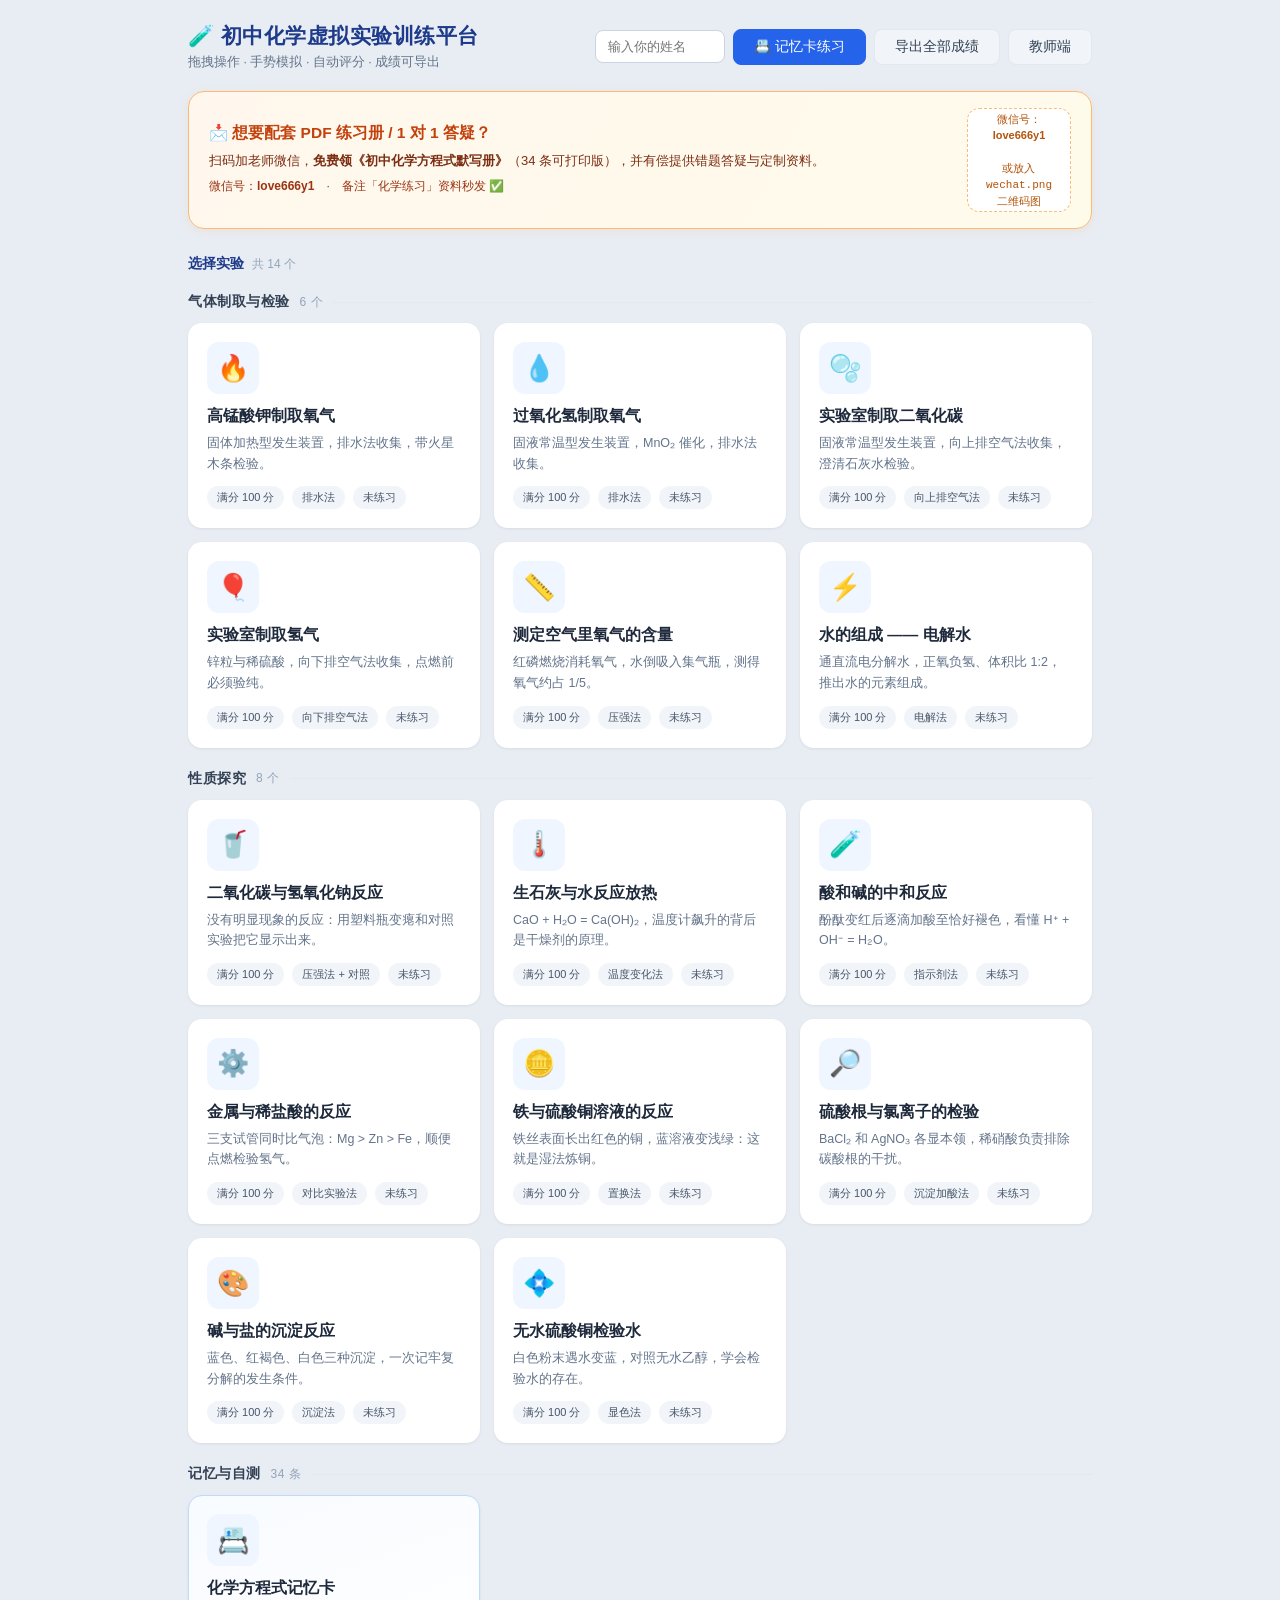
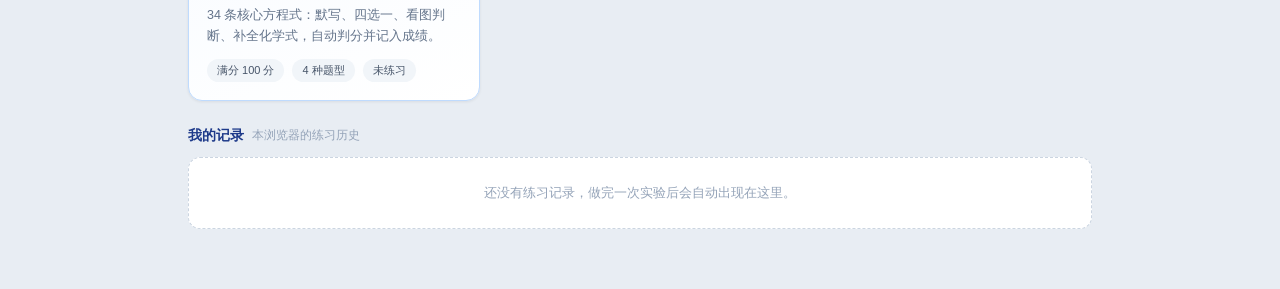
==== commit 7d518f9f: "deploy: index.html" ====
--- a/index.html
+++ b/index.html
@@ -19,6 +19,18 @@
       <button class="primary" onclick="location.href='drill.html'">📇 记忆卡练习</button>
       <button class="ghost" onclick="Home.exportAll()">导出全部成绩</button>
       <button class="ghost" onclick="location.href='teacher.html'">教师端</button>
+    </div>
+  </div>
+
+  <div class="vx-banner">
+    <div class="vx-text">
+      <h3>📩 想要配套 PDF 练习册 / 1 对 1 答疑？</h3>
+      <p>扫码加老师微信，<b>免费领《初中化学方程式默写册》</b>（34 条可打印版），并有偿提供错题答疑与定制资料。</p>
+      <p class="vx-sub">微信号：<b>love666y1</b>　·　备注「化学练习」资料秒发 ✅</p>
+    </div>
+    <div class="vx-qr">
+      <img src="wechat.png" alt="微信二维码" onerror="this.style.display='none';this.nextElementSibling.style.display='flex'">
+      <div class="qr-ph">微信号：<b>love666y1</b><br>或放入 <code>wechat.png</code> 二维码图</div>
     </div>
   </div>
 
--- a/css-style.css
+++ b/css-style.css
@@ -119,6 +119,20 @@
 .home-tools{display:flex;gap:8px;align-items:center;flex-wrap:wrap}
 .name-input{padding:8px 12px;border:1px solid #cbd5e1;border-radius:8px;font-size:13px;font-family:inherit;width:130px;color:#334155}
 .name-input:focus{outline:none;border-color:#2563eb}
+
+/* ================= 加微信领资料横幅 ================= */
+.vx-banner{display:flex;align-items:center;gap:18px;justify-content:space-between;flex-wrap:wrap;
+  background:linear-gradient(120deg,#fff7ed,#fffbeb);border:1.5px solid #fdba74;border-radius:16px;
+  padding:16px 20px;margin-bottom:22px;box-shadow:0 2px 10px rgba(251,146,60,.12)}
+.vx-text{flex:1;min-width:240px}
+.vx-text h3{font-size:15.5px;color:#c2410c;font-weight:800;margin-bottom:6px}
+.vx-text p{font-size:13px;color:#7c2d12;line-height:1.65}
+.vx-text .vx-sub{margin-top:6px;font-size:12px;color:#9a3412}
+.vx-qr{width:104px;height:104px;flex-shrink:0;border-radius:12px;background:#fff;border:1px dashed #fdba74;
+  display:flex;align-items:center;justify-content:center;overflow:hidden;padding:6px}
+.vx-qr img{width:100%;height:100%;object-fit:contain;display:block}
+.vx-qr .qr-ph{display:none;flex-direction:column;align-items:center;justify-content:center;text-align:center;
+  font-size:11px;line-height:1.5;color:#b45309}
 
 .exp-grid{display:grid;grid-template-columns:repeat(auto-fill,minmax(250px,1fr));gap:14px}
 .grp-hd{grid-column:1/-1;display:flex;align-items:center;gap:10px;margin:8px 0 -2px;font-size:13.5px;font-weight:700;color:#334155;letter-spacing:.5px}
